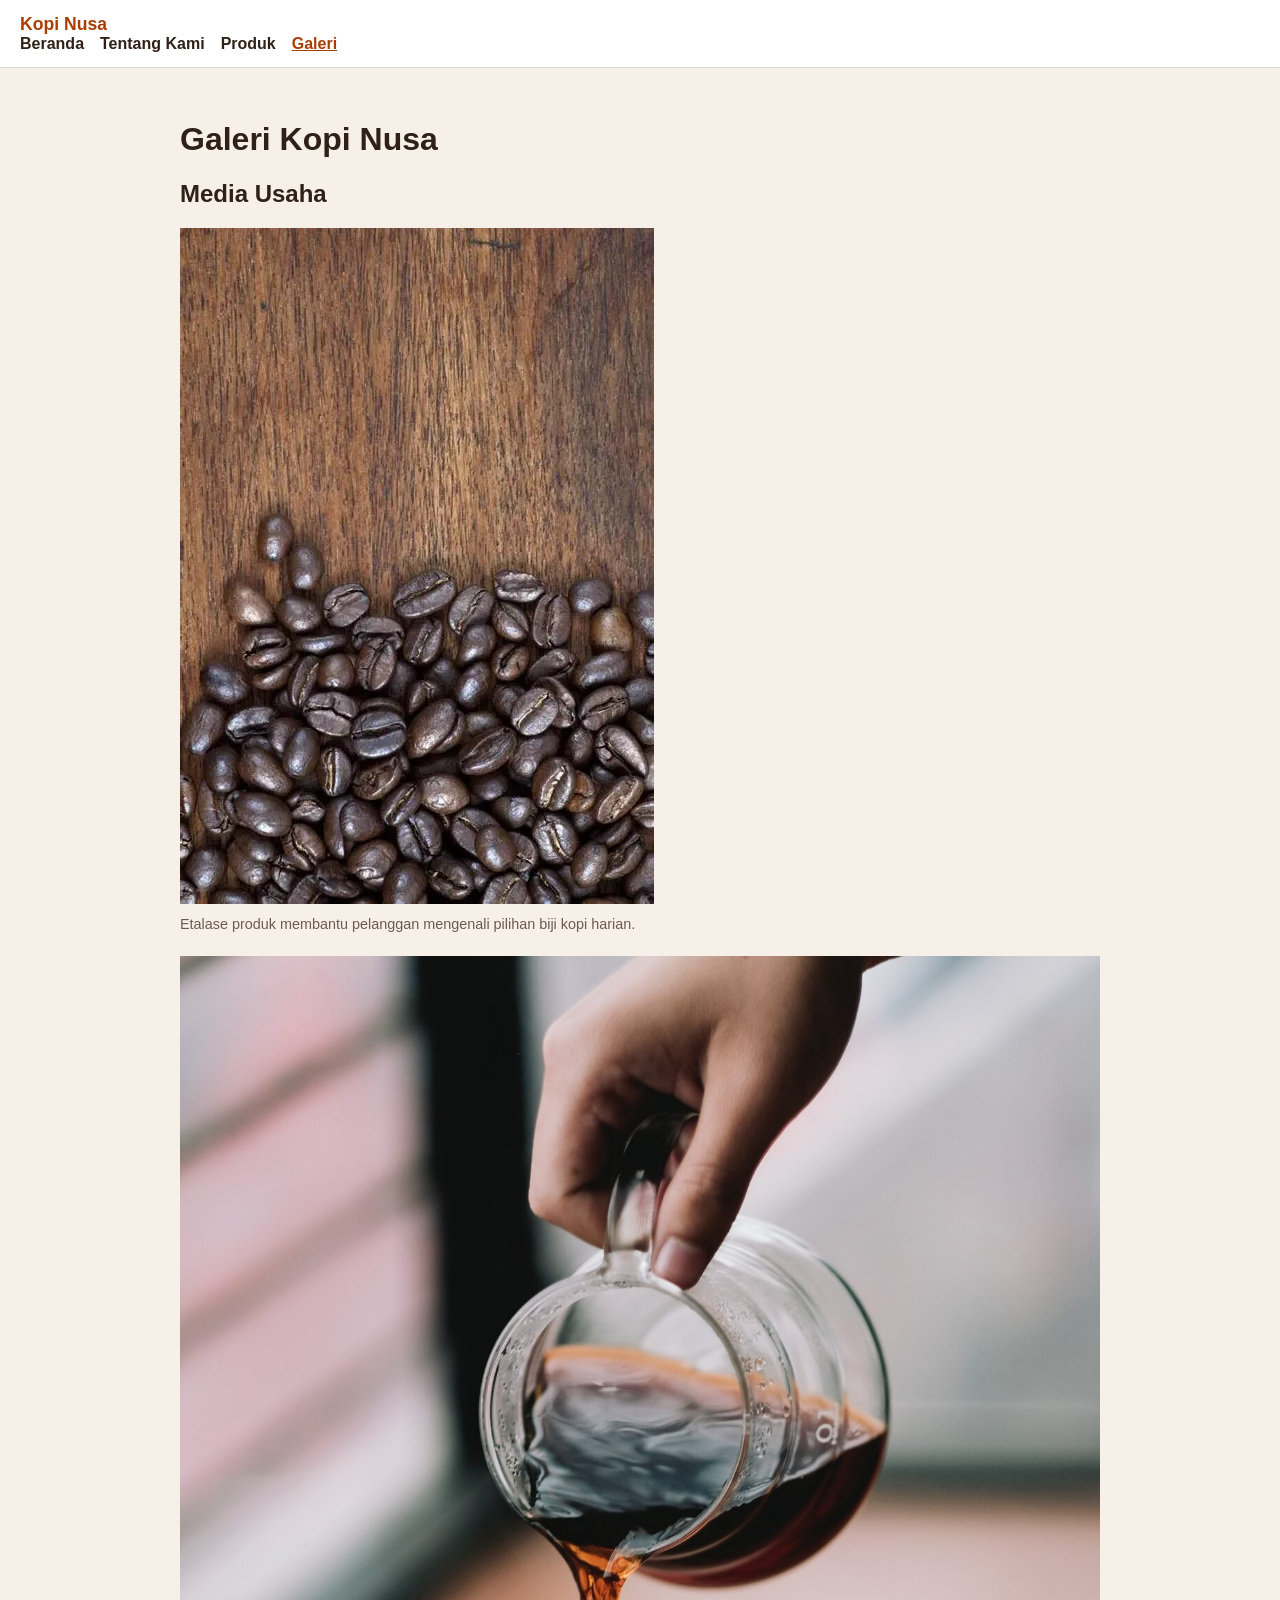
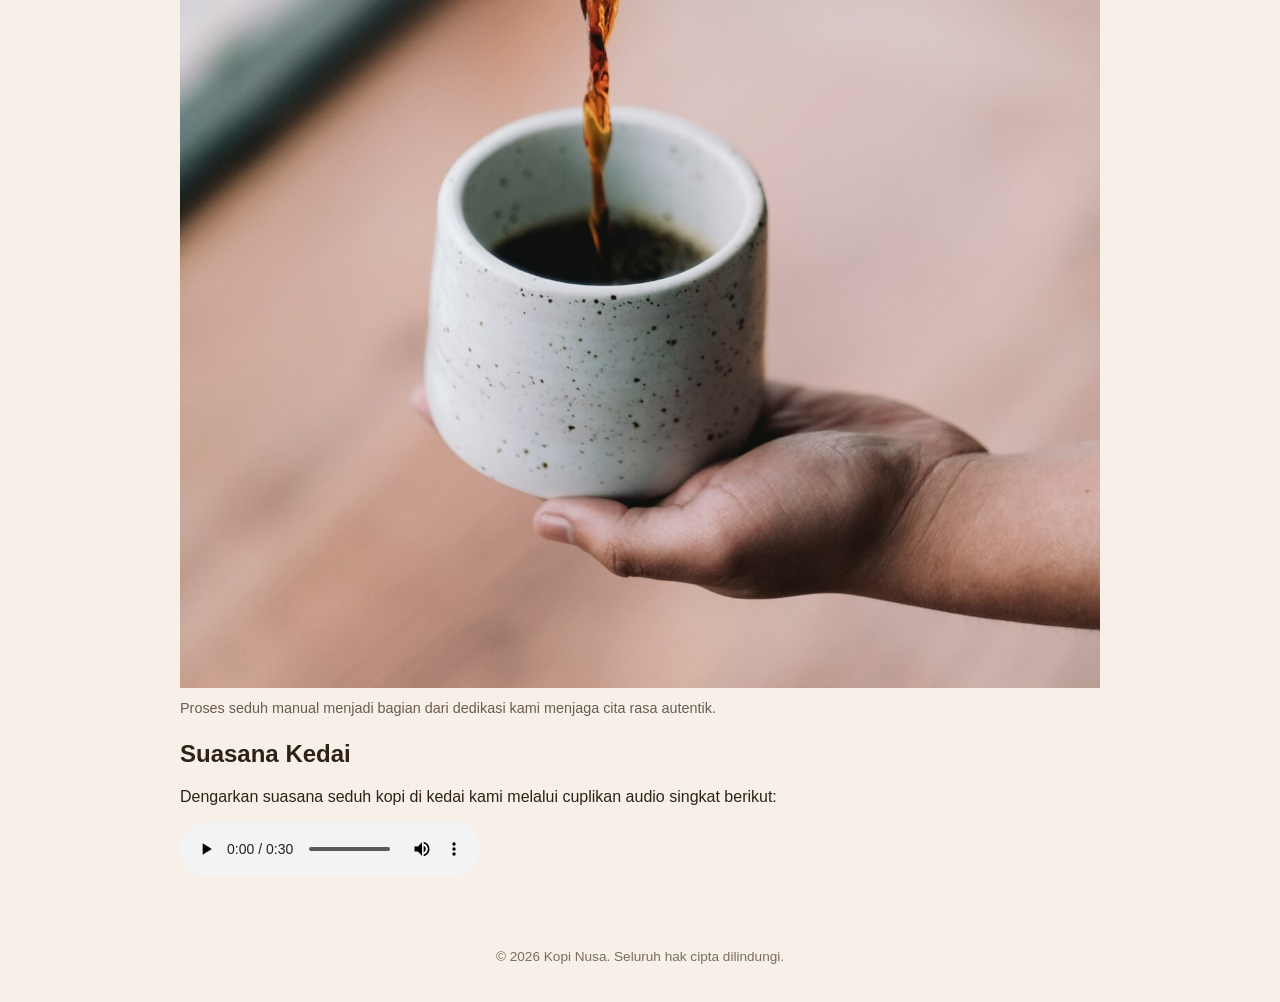
==== galeri.html @ 1a440aa1 "Update P03 media tabel dan katalog" ====
<!doctype html>
<html lang="id">
<head>
    <meta charset="utf-8"/>
    <meta name="viewport" content="width=device-width, initial-scale=1"/>
    <title>Galeri Kopi Nusa - Website UMKM</title>
    <link rel="stylesheet" href="css/style.css"/>
</head>
<body>
    <header class="site-header">
        <nav class="nav" aria-label="Navigasi utama">
            <span class="logo">Kopi Nusa</span>
            <ul class="nav-links">
                <li><a href="index.html" class="nav-link">Beranda</a></li>
                <li><a href="tentang.html" class="nav-link">Tentang Kami</a></li>
                <li><a href="produk.html" class="nav-link">Produk</a></li>
                <li><a href="galeri.html" class="nav-link active" aria-current="page">Galeri</a></li>
            </ul>
        </nav>
    </header>

    <main id="konten" class="page">
        <h1>Galeri Kopi Nusa</h1>

        <section aria-labelledby="media-title">
            <h2 id="media-title">Media Usaha</h2>
            <div class="gallery-list">
                <figure class="media-card">
                    <img src="assets/images/bijikopi.jpg" alt="Etalase kemasan biji kopi pilihan Kopi Nusa di atas rak kayu"/>
                    <figcaption>Etalase produk membantu pelanggan mengenali pilihan biji kopi harian.</figcaption>
                </figure>
                <figure class="media-card">
                    <img src="assets/images/prosesseduh.jpg" alt="Ilustrasi teko menuang air panas ke dripper seduh manual"/>
                    <figcaption>Proses seduh manual menjadi bagian dari dedikasi kami menjaga cita rasa autentik.</figcaption>
                </figure>
            </div>
        </section>

        <section aria-labelledby="audio-title">
            <h2 id="audio-title">Suasana Kedai</h2>
            <p id="audio-note">Dengarkan suasana seduh kopi di kedai kami melalui cuplikan audio singkat berikut:</p>
            <audio controls aria-describedby="audio-note" src="assets/audio/backsound.mp3">
                Browser Anda tidak mendukung pemutar audio.
            </audio>
        </section>
    </main>

    <footer class="site-footer">
        <p>&copy; 2026 Kopi Nusa. Seluruh hak cipta dilindungi.</p>
    </footer>
</body>
</html>
---- css/style.css ----
body {
    margin: 0;
    color: #2f2118;
    background-color: #f6f0e8;
    font-family: Arial, sans-serif;
}

.site-header {
    background-color: #ffffff;
    border-bottom: 1px solid #e0d6cc;
    padding: 14px 20px;
}

.nav-container {
    max-width: 920px;
    margin: 0 auto;
    display: flex;
    justify-content: space-between;
    align-items: center;
}

.logo {
    font-weight: 700;
    font-size: 1.1rem;
    color: #aa3d02;
}

.nav-links {
    list-style: none;
    margin: 0;
    padding: 0;
    display: flex;
    gap: 16px;
}

.nav-link {
    text-decoration: none;
    color: #2f2118;
    font-weight: 600;
}

.nav-link.active {
    color: #aa3d02;
    text-decoration: underline;
}

a:focus-visible,
button:focus-visible {
    outline: 3px solid #aa3d02;
    outline-offset: 3px;
    border-radius: 4px;
}

.page {
    max-width: 920px;
    margin: 0 auto;
    padding: 32px 20px;
}

.hero {
    padding: 36px 24px;
    color: white;
    background: #aa3d02;
    border-radius: 24px;
}

.eyebrow {
    margin: 0 0 8px;
    letter-spacing: 0.14em;
    text-transform: uppercase;
}

.products-grid {
    display: flex;
    flex-wrap: wrap;
    gap: 20px;
    margin-top: 16px;
}

.product-card {
    background: #ffffff;
    border-radius: 12px;
    padding: 16px;
    flex: 1 1 240px;
    box-shadow: 0 2px 4px rgba(0,0,0,0.05);
}

.product-img {
    width: 100%;
    height: 180px;
    object-fit: cover;
    border-radius: 8px;
    display: block;
}

.product-card h3 {
    margin: 12px 0 4px;
}

.contact-section {
    margin-top: 40px;
    padding-top: 20px;
    border-top: 2px dashed #d1c3b7;
}

.contact-list {
    padding-left: 1.2rem;
    line-height: 1.6;
}

button {
    padding: 12px 18px;
    color: #2f2118;
    font-weight: 700;
    cursor: pointer;
    background: #ffd166;
    border: 0;
    border-radius: 999px;
}

.site-footer {
    text-align: center;
    padding: 24px 20px;
    font-size: 0.85rem;
    color: #7d6b5e;
}

img {
    max-width: 100%;
    height: auto;
}

figure {
    margin: 0 0 24px;
}

figcaption {
    margin-top: 8px;
    color: #6b5b52;
    font-size: 0.9rem;
}

table {
    width: 100%;
    border-collapse: collapse;
    margin-top: 12px;
}

caption {
    margin-bottom: 8px;
    font-weight: 700;
    text-align: left;
}

th,
td {
    padding: 10px;
    text-align: left;
    border: 1px solid #dccbbc;
}

th {
    background-color: #f1e7dd;
}
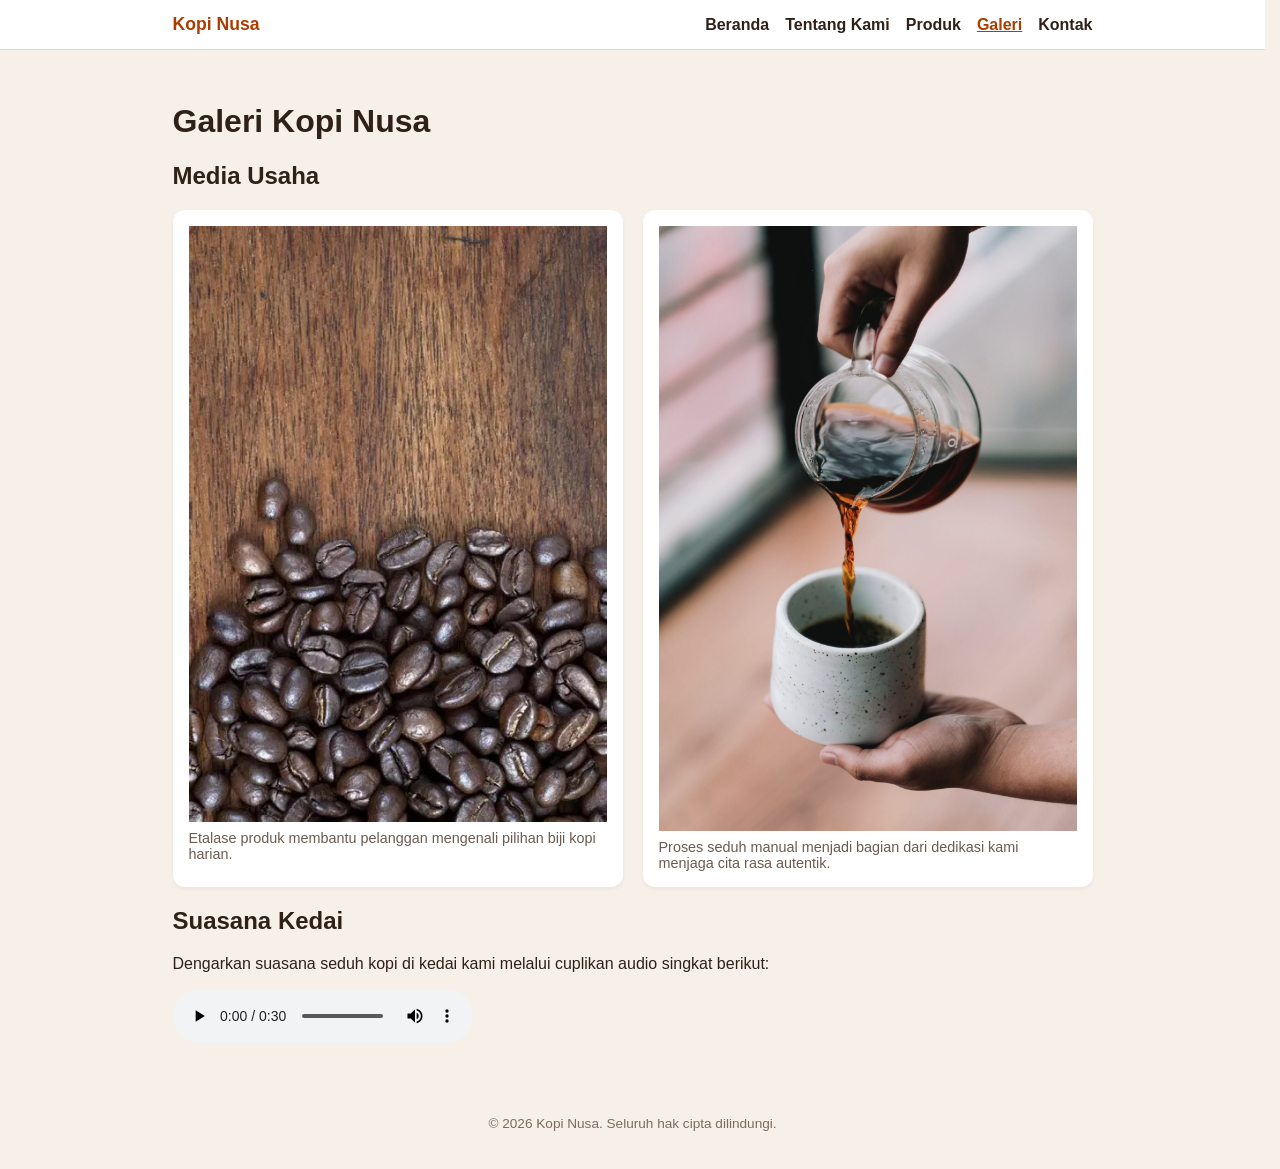
==== commit 839ae268: "feat: tambah form kontak aksesibel dan tugas mandiri p04" ====
--- a/galeri.html
+++ b/galeri.html
@@ -8,16 +8,19 @@
 </head>
 <body>
     <header class="site-header">
-        <nav class="nav" aria-label="Navigasi utama">
-            <span class="logo">Kopi Nusa</span>
+    <div class="nav-container">
+        <span class="logo">Kopi Nusa</span>
+        <nav aria-label="Navigasi Utama">
             <ul class="nav-links">
                 <li><a href="index.html" class="nav-link">Beranda</a></li>
                 <li><a href="tentang.html" class="nav-link">Tentang Kami</a></li>
                 <li><a href="produk.html" class="nav-link">Produk</a></li>
                 <li><a href="galeri.html" class="nav-link active" aria-current="page">Galeri</a></li>
+                <li><a href="kontak.html" class="nav-link">Kontak</a></li>
             </ul>
         </nav>
-    </header>
+    </div>
+</header>
 
     <main id="konten" class="page">
         <h1>Galeri Kopi Nusa</h1>
--- a/css/style.css
+++ b/css/style.css
@@ -42,6 +42,10 @@
 .nav-link.active {
     color: #aa3d02;
     text-decoration: underline;
+}
+
+html {
+    scrollbar-gutter: stable;
 }
 
 a:focus-visible,
@@ -161,4 +165,78 @@
 
 th {
     background-color: #f1e7dd;
-}+}
+
+.field { 
+    margin-bottom: 16px; 
+}
+
+.field label { 
+    display: block; 
+    margin-bottom: 6px; 
+    font-weight: 600;
+}
+
+.field input[type="text"],
+.field input[type="email"],
+.field input[type="tel"],
+.field select,
+.field textarea {
+    width: 100%;
+    max-width: 480px;
+    padding: 10px;
+    border: 1px solid #dccbbc;
+    border-radius: 6px;
+    box-sizing: border-box;
+    font-family: inherit;
+}
+
+fieldset { 
+    margin: 0 0 16px; 
+    border: 1px solid #dccbbc;
+    border-radius: 6px;
+    padding: 12px 16px;
+    max-width: 480px;
+}
+
+fieldset legend {
+    font-weight: 600;
+    padding: 0 4px;
+}
+
+fieldset label {
+    display: block;
+    margin-bottom: 6px;
+    cursor: pointer;
+}
+
+#preview-form { 
+    padding: 16px; 
+    white-space: pre-wrap; 
+    background: #ffffff; 
+    border: 1px solid #dccbbc; 
+    border-radius: 8px;
+    font-family: monospace;
+    font-size: 0.95rem;
+    line-height: 1.6;
+}
+
+.gallery-list {
+    display: flex;
+    flex-wrap: wrap;
+    gap: 20px;
+    margin-top: 16px;
+}
+
+/* Ukuran kartu media */
+.media-card {
+    background: #ffffff;
+    border-radius: 12px;
+    padding: 16px;
+    box-shadow: 0 2px 4px rgba(0, 0, 0, 0.05);
+    margin: 0;
+    flex: 1 1 280px; /* Lebar minimum kartu agar seragam */
+    display: flex;
+    flex-direction: column;
+}
+
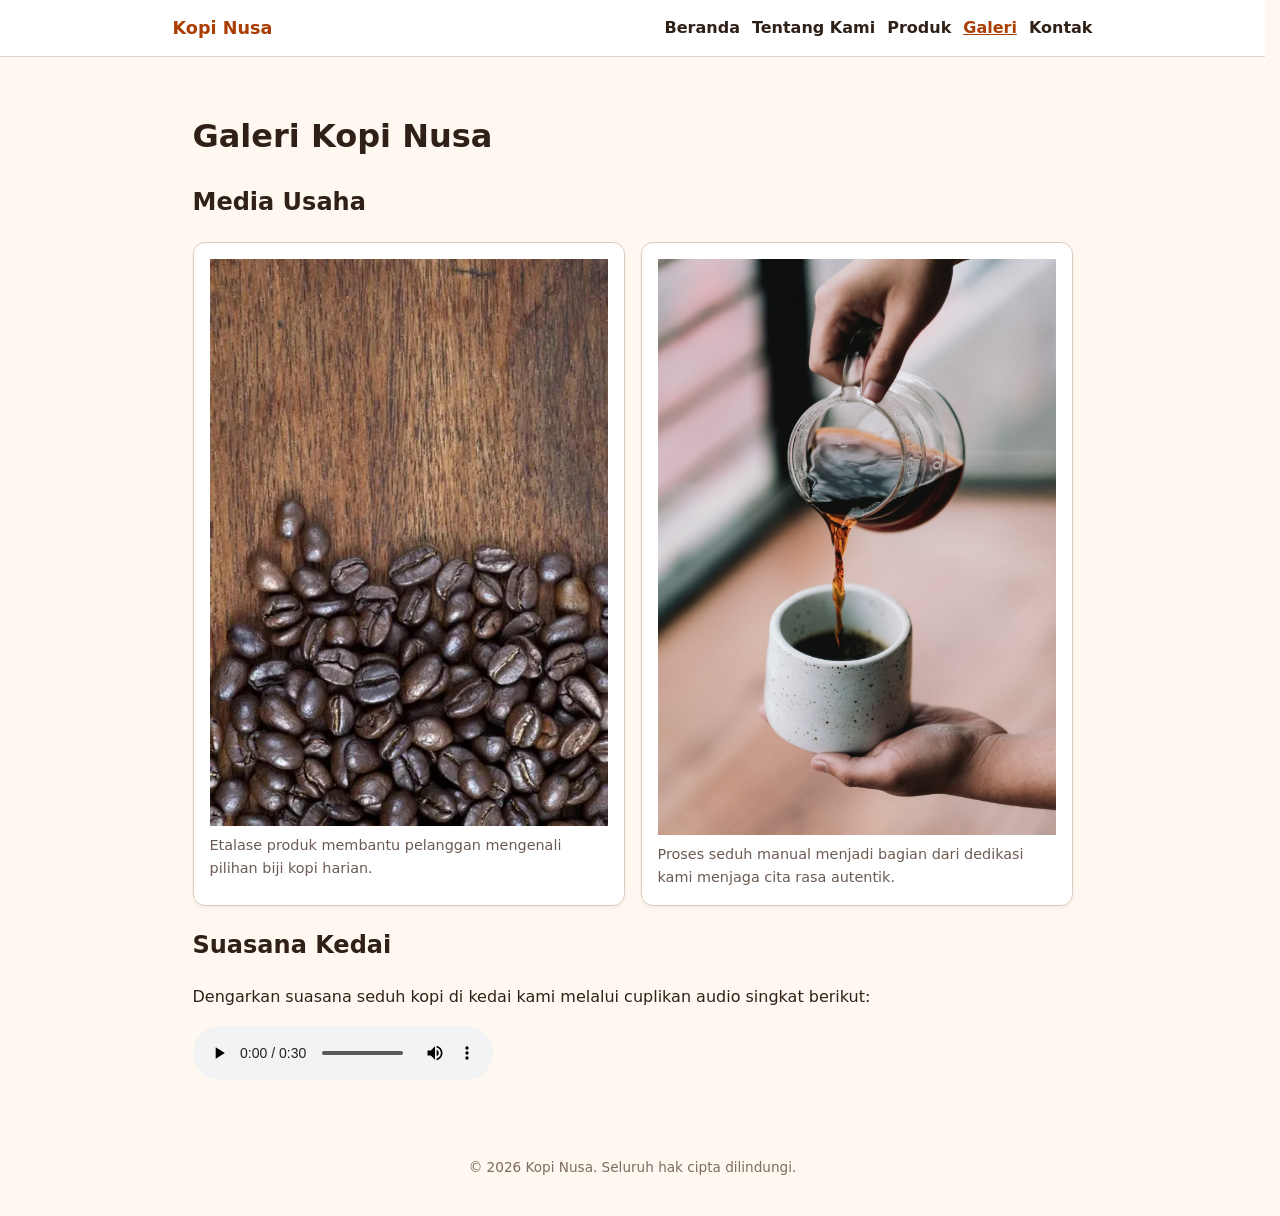
==== commit 07860afd: "feat: bangun layout flexbox dan grid" ====
--- a/galeri.html
+++ b/galeri.html
@@ -27,7 +27,7 @@
 
         <section aria-labelledby="media-title">
             <h2 id="media-title">Media Usaha</h2>
-            <div class="gallery-list">
+            <div class="gallery-grid">
                 <figure class="media-card">
                     <img src="assets/images/bijikopi.jpg" alt="Etalase kemasan biji kopi pilihan Kopi Nusa di atas rak kayu"/>
                     <figcaption>Etalase produk membantu pelanggan mengenali pilihan biji kopi harian.</figcaption>
--- a/css/style.css
+++ b/css/style.css
@@ -1,14 +1,118 @@
+:root {
+  --color-primary: #6f3b1f;
+  --color-primary-strong: #4b2715;
+  --color-text: #2f2118;
+  --color-muted: #6b5b52;
+  --color-surface: #ffffff;
+  --color-surface-soft: #fff8f0;
+  --color-border: #dccbbc;
+  --color-focus: #1d4ed8;
+
+  --space-1: 0.5rem;
+  --space-2: 0.75rem;
+  --space-3: 1rem;
+  --space-4: 1.5rem;
+  --space-5: 2rem;
+
+  --radius-sm: 0.5rem;
+  --radius-md: 0.875rem;
+
+  --shadow-card: 0 0.5rem 1.5rem rgb(47 33 24 / 0.1);
+}
+
+*,
+*::before,
+*::after {
+  box-sizing: border-box;
+}
+
+html { color-scheme: light; }
+
 body {
-    margin: 0;
-    color: #2f2118;
-    background-color: #f6f0e8;
-    font-family: Arial, sans-serif;
+  margin: 0;
+  color: var(--color-text);
+  background: var(--color-surface-soft);
+  font-family: system-ui, -apple-system, BlinkMacSystemFont, "Segoe UI", sans-serif;
+  font-size: 1rem;
+  line-height: 1.6;
 }
 
 .site-header {
     background-color: #ffffff;
     border-bottom: 1px solid #e0d6cc;
     padding: 14px 20px;
+}
+
+.button,
+button {
+  font-weight: 700;
+  text-decoration: none;
+  cursor: pointer;
+  background: var(--color-primary);
+  border: 0;
+  border-radius: var(--radius-sm);
+}
+
+.button:hover,
+button:hover {
+  color: var(--color-text);
+  background: #fef3c7;
+}
+
+.hero button {
+  color: var(--color-surface);
+  background: var(--color-primary);
+}
+
+.hero button:hover {
+  color: var(--color-text);
+  background: #fde68a;
+}
+
+.product-card,
+.media-card,
+table,
+form {
+  margin-block: var(--space-3);
+  padding: var(--space-3);
+  background: var(--color-surface);
+  border: 1px solid var(--color-border);
+  border-radius: var(--radius-md);
+  box-shadow: var(--shadow-card);
+}
+
+figure { margin-inline: 0; }
+figcaption, caption { color: var(--color-muted); }
+table { width: 100%; border-collapse: collapse; border-radius: 0; }
+caption { margin-bottom: var(--space-2); font-weight: 700; text-align: left; }
+th, td { padding: var(--space-2); text-align: left; border: 1px solid var(--color-border); }
+th { background: var(--color-surface-soft); }
+
+.field { margin-bottom: var(--space-3); }
+.field label, legend { display: block; margin-bottom: var(--space-1); font-weight: 600; }
+.field input, .field select, .field textarea {
+  width: 100%;
+  padding: var(--space-2);
+  color: inherit;
+  font: inherit;
+  background: var(--color-surface);
+  border: 1px solid var(--color-border);
+  border-radius: var(--radius-sm);
+}
+input[type="radio"], input[type="checkbox"] { width: auto; }
+fieldset {
+  margin: 0 0 var(--space-3);
+  padding: var(--space-3);
+  border: 1px solid var(--color-border);
+  border-radius: var(--radius-sm);
+}
+audio { max-width: 100%; }
+#preview-form {
+  padding: var(--space-3);
+  white-space: pre-wrap;
+  background: var(--color-surface);
+  border: 1px solid var(--color-border);
+  border-radius: var(--radius-sm);
 }
 
 .nav-container {
@@ -228,15 +332,110 @@
     margin-top: 16px;
 }
 
-/* Ukuran kartu media */
 .media-card {
     background: #ffffff;
     border-radius: 12px;
     padding: 16px;
     box-shadow: 0 2px 4px rgba(0, 0, 0, 0.05);
     margin: 0;
-    flex: 1 1 280px; /* Lebar minimum kartu agar seragam */
+    flex: 1 1 280px;
     display: flex;
     flex-direction: column;
 }
 
+.status-message {
+  padding: var(--space-3);
+  border-radius: var(--radius-sm);
+  margin-bottom: var(--space-3);
+  font-weight: 600;
+}
+.status-message.status-success {
+  background-color: #f0fdf4;
+  color: #15803d;
+  border: 1px solid #15803d;
+}
+.status-message.status-success::before {
+  content: "[BERHASIL] ✓ ";
+}
+
+.product-card h3 { color: var(--color-text); }
+.products-grid .product-card h3 { color: var(--color-primary); }
+.nav-container {
+    display: flex;
+    gap: var(--space-3, 1rem);
+    align-items: center;
+    justify-content: space-between;
+}
+
+.logo {
+    margin-bottom: 0;
+}
+
+.nav-links {
+    display: flex;
+    gap: var(--space-2, 0.75rem);
+    flex-wrap: wrap;
+    list-style: none;
+    margin: 0;
+    padding: 0;
+}
+
+.nav-links li {
+    margin: 0;
+}
+
+.product-card {
+    display: flex;
+    flex-direction: column;
+}
+
+.product-badge {
+    align-self: flex-start;
+    padding: 0.25rem var(--space-2, 0.5rem);
+    color: var(--color-primary-strong, #78350f);
+    font-size: 0.875rem;
+    font-weight: 800;
+    background: #fef3c7;
+    border-radius: 999px;
+}
+
+.card-actions {
+    display: flex;
+    gap: var(--space-2, 0.5rem);
+    align-items: center;
+    flex-wrap: wrap;
+    margin-top: auto; 
+}
+
+.hero {
+    display: grid;
+    grid-template-columns: 1.2fr 0.8fr;
+    gap: var(--space-4, 1.5rem);
+    align-items: center;
+}
+
+.hero {
+    padding: 22px 24px; 
+    color: white;
+    background: #aa3d02; 
+    border-radius: 24px;
+}
+
+.hero-image img {
+    width: 100%;
+    border-radius: var(--radius-md, 8px);
+    object-fit: cover;
+}
+
+.product-grid,
+.products-grid {
+    display: grid;
+    grid-template-columns: repeat(3, minmax(0, 1fr));
+    gap: var(--space-3, 1rem);
+}
+
+.gallery-grid {
+    display: grid;
+    grid-template-columns: repeat(2, minmax(0, 1fr));
+    gap: var(--space-3, 1rem);
+}
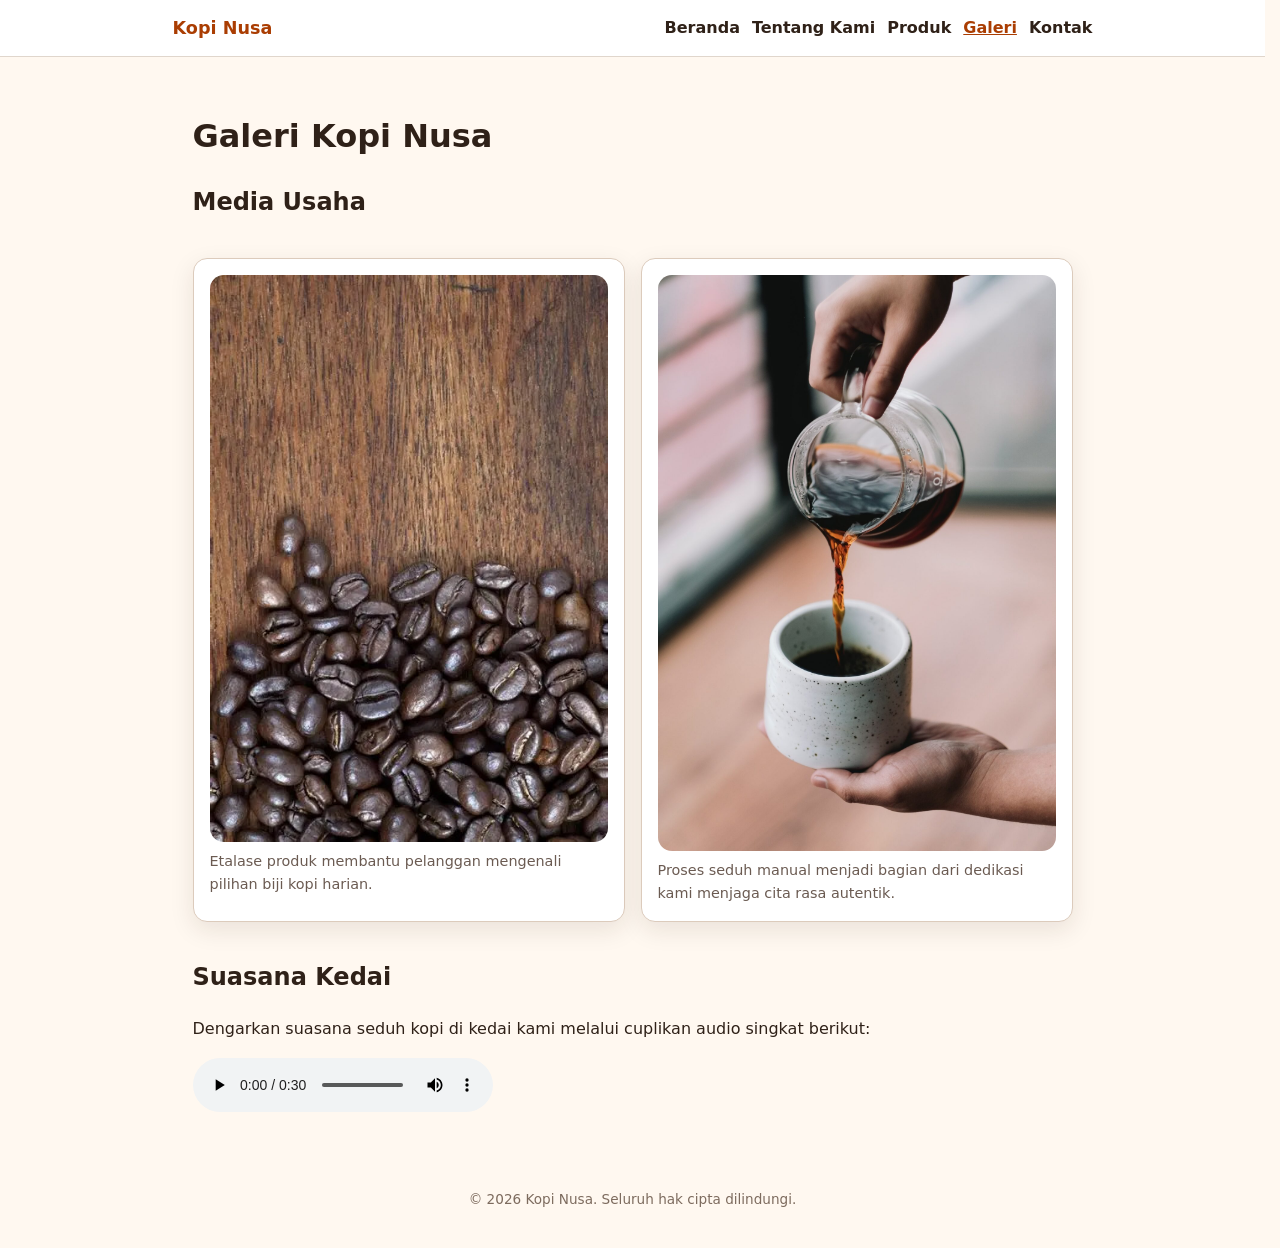
==== commit 6c45fe26: "feat: selesaikan tugas mandiri P07 mobile-first" ====
--- a/galeri.html
+++ b/galeri.html
@@ -29,11 +29,11 @@
             <h2 id="media-title">Media Usaha</h2>
             <div class="gallery-grid">
                 <figure class="media-card">
-                    <img src="assets/images/bijikopi.jpg" alt="Etalase kemasan biji kopi pilihan Kopi Nusa di atas rak kayu"/>
+                    <img src="assets/images/bijikopi.jpg" width="640" height="360" loading="lazy" alt="Proses menyeduh Kopi Nusa" />
                     <figcaption>Etalase produk membantu pelanggan mengenali pilihan biji kopi harian.</figcaption>
                 </figure>
                 <figure class="media-card">
-                    <img src="assets/images/prosesseduh.jpg" alt="Ilustrasi teko menuang air panas ke dripper seduh manual"/>
+                    <img src="assets/images/prosesseduh.jpg" width="640" height="360" loading="lazy" alt="Proses menyeduh Kopi Nusa" />
                     <figcaption>Proses seduh manual menjadi bagian dari dedikasi kami menjaga cita rasa autentik.</figcaption>
                 </figure>
             </div>
--- a/css/style.css
+++ b/css/style.css
@@ -6,7 +6,7 @@
   --color-surface: #ffffff;
   --color-surface-soft: #fff8f0;
   --color-border: #dccbbc;
-  --color-focus: #1d4ed8;
+  --color-focus: #aa3d02;
 
   --space-1: 0.5rem;
   --space-2: 0.75rem;
@@ -26,7 +26,11 @@
   box-sizing: border-box;
 }
 
-html { color-scheme: light; }
+html {
+  color-scheme: light;
+  overflow-y: scroll; 
+  scrollbar-gutter: stable;
+}
 
 body {
   margin: 0;
@@ -38,41 +42,112 @@
 }
 
 .site-header {
-    background-color: #ffffff;
-    border-bottom: 1px solid #e0d6cc;
-    padding: 14px 20px;
-}
-
-.button,
-button {
+  background-color: #ffffff;
+  border-bottom: 1px solid #e0d6cc;
+  padding: 14px 20px;
+}
+
+.nav-container {
+  max-width: 920px;
+  margin: 0 auto;
+  display: flex;
+  flex-direction: column;
+  gap: var(--space-3);
+  align-items: flex-start;
+}
+
+.logo {
   font-weight: 700;
+  font-size: 1.1rem;
+  color: #aa3d02;
+  margin-bottom: 0;
+}
+
+.nav-links {
+  list-style: none;
+  margin: 0;
+  padding: 0;
+  display: flex;
+  flex-direction: column;
+  gap: var(--space-2);
+}
+
+.nav-link {
   text-decoration: none;
-  cursor: pointer;
-  background: var(--color-primary);
-  border: 0;
-  border-radius: var(--radius-sm);
-}
-
-.button:hover,
-button:hover {
-  color: var(--color-text);
-  background: #fef3c7;
-}
-
-.hero button {
-  color: var(--color-surface);
-  background: var(--color-primary);
-}
-
-.hero button:hover {
-  color: var(--color-text);
-  background: #fde68a;
+  color: #2f2118;
+  font-weight: 600;
+}
+
+.nav-link.active {
+  color: #aa3d02;
+  text-decoration: underline;
+}
+
+a:focus-visible,
+button:focus-visible,
+.table-scroll:focus-visible {
+  outline: 3px solid #aa3d02;
+  outline-offset: 3px;
+  border-radius: 4px;
+}
+
+.page {
+  max-width: 920px;
+  margin: 0 auto;
+  padding: 32px 20px;
+}
+
+.hero {
+  display: grid;
+  grid-template-columns: 1fr;
+  gap: var(--space-4);
+  padding: clamp(1.5rem, 4vw, 2.5rem);
+  color: white;
+  background: #aa3d02;
+  border-radius: 24px;
+}
+
+.hero-content {
+  display: flex;
+  flex-direction: column;
+  gap: 12px;
+}
+
+.hero-content h1,
+.hero-content p {
+  margin: 0;
+}
+
+#hero-title {
+  font-size: clamp(2rem, 1.25rem + 3vw, 3.5rem);
+}
+
+.eyebrow {
+  margin: 0;
+  letter-spacing: 0.14em;
+  text-transform: uppercase;
+}
+
+.hero-image img {
+  width: 100%;
+  border-radius: var(--radius-md);
+  object-fit: cover;
+}
+
+.product-grid,
+.products-grid,
+.gallery-grid {
+  display: grid;
+  grid-template-columns: 1fr;
+  gap: var(--space-3);
+  margin-top: 16px;
 }
 
 .product-card,
 .media-card,
 table,
 form {
+    max-width: 500px;
   margin-block: var(--space-3);
   padding: var(--space-3);
   background: var(--color-surface);
@@ -81,361 +156,157 @@
   box-shadow: var(--shadow-card);
 }
 
-figure { margin-inline: 0; }
-figcaption, caption { color: var(--color-muted); }
-table { width: 100%; border-collapse: collapse; border-radius: 0; }
-caption { margin-bottom: var(--space-2); font-weight: 700; text-align: left; }
-th, td { padding: var(--space-2); text-align: left; border: 1px solid var(--color-border); }
-th { background: var(--color-surface-soft); }
-
-.field { margin-bottom: var(--space-3); }
-.field label, legend { display: block; margin-bottom: var(--space-1); font-weight: 600; }
-.field input, .field select, .field textarea {
+.media-card img {
+    max-width: 500px;
+    width: 100%;                          
+    height: auto;                         
+    border-radius: var(--radius-md, 8px); 
+    object-fit: cover;
+}
+
+.product-card {
+  display: flex;
+  flex-direction: column;
+}
+
+.product-badge {
+  align-self: flex-start;
+  padding: 0.25rem var(--space-2);
+  color: var(--color-primary-strong);
+  font-size: 0.875rem;
+  font-weight: 800;
+  background: #fef3c7;
+  border-radius: 999px;
+  margin-bottom: var(--space-1);
+}
+
+.card-actions {
+  display: flex;
+  gap: var(--space-2);
+  align-items: center;
+  flex-wrap: wrap;
+  margin-top: auto;
+}
+
+.table-scroll {
+  max-width: 100%;
+  overflow-x: auto;
+}
+
+.table-scroll table {
+  min-width: 40rem;
+}
+
+table {
   width: 100%;
-  padding: var(--space-2);
-  color: inherit;
-  font: inherit;
-  background: var(--color-surface);
-  border: 1px solid var(--color-border);
-  border-radius: var(--radius-sm);
-}
-input[type="radio"], input[type="checkbox"] { width: auto; }
-fieldset {
-  margin: 0 0 var(--space-3);
-  padding: var(--space-3);
-  border: 1px solid var(--color-border);
-  border-radius: var(--radius-sm);
-}
-audio { max-width: 100%; }
-#preview-form {
-  padding: var(--space-3);
-  white-space: pre-wrap;
-  background: var(--color-surface);
-  border: 1px solid var(--color-border);
-  border-radius: var(--radius-sm);
-}
-
-.nav-container {
-    max-width: 920px;
-    margin: 0 auto;
-    display: flex;
-    justify-content: space-between;
-    align-items: center;
-}
-
-.logo {
-    font-weight: 700;
-    font-size: 1.1rem;
-    color: #aa3d02;
-}
-
-.nav-links {
-    list-style: none;
-    margin: 0;
-    padding: 0;
-    display: flex;
-    gap: 16px;
-}
-
-.nav-link {
-    text-decoration: none;
-    color: #2f2118;
-    font-weight: 600;
-}
-
-.nav-link.active {
-    color: #aa3d02;
-    text-decoration: underline;
-}
-
-html {
-    scrollbar-gutter: stable;
-}
-
-a:focus-visible,
-button:focus-visible {
-    outline: 3px solid #aa3d02;
-    outline-offset: 3px;
-    border-radius: 4px;
-}
-
-.page {
-    max-width: 920px;
-    margin: 0 auto;
-    padding: 32px 20px;
-}
-
-.hero {
-    padding: 36px 24px;
-    color: white;
-    background: #aa3d02;
-    border-radius: 24px;
-}
-
-.eyebrow {
-    margin: 0 0 8px;
-    letter-spacing: 0.14em;
-    text-transform: uppercase;
-}
-
-.products-grid {
-    display: flex;
-    flex-wrap: wrap;
-    gap: 20px;
-    margin-top: 16px;
-}
-
-.product-card {
-    background: #ffffff;
-    border-radius: 12px;
-    padding: 16px;
-    flex: 1 1 240px;
-    box-shadow: 0 2px 4px rgba(0,0,0,0.05);
-}
-
-.product-img {
-    width: 100%;
-    height: 180px;
-    object-fit: cover;
-    border-radius: 8px;
-    display: block;
-}
-
-.product-card h3 {
-    margin: 12px 0 4px;
-}
-
-.contact-section {
-    margin-top: 40px;
-    padding-top: 20px;
-    border-top: 2px dashed #d1c3b7;
-}
-
-.contact-list {
-    padding-left: 1.2rem;
-    line-height: 1.6;
-}
-
-button {
-    padding: 12px 18px;
-    color: #2f2118;
-    font-weight: 700;
-    cursor: pointer;
-    background: #ffd166;
-    border: 0;
-    border-radius: 999px;
-}
-
-.site-footer {
-    text-align: center;
-    padding: 24px 20px;
-    font-size: 0.85rem;
-    color: #7d6b5e;
-}
-
-img {
-    max-width: 100%;
-    height: auto;
-}
-
-figure {
-    margin: 0 0 24px;
-}
-
-figcaption {
-    margin-top: 8px;
-    color: #6b5b52;
-    font-size: 0.9rem;
-}
-
-table {
-    width: 100%;
-    border-collapse: collapse;
-    margin-top: 12px;
+  border-collapse: collapse;
 }
 
 caption {
-    margin-bottom: 8px;
-    font-weight: 700;
-    text-align: left;
+  margin-bottom: var(--space-2);
+  font-weight: 700;
+  text-align: left;
+  color: var(--color-muted);
 }
 
 th,
 td {
-    padding: 10px;
-    text-align: left;
-    border: 1px solid #dccbbc;
+  padding: var(--space-2);
+  text-align: left;
+  border: 1px solid var(--color-border);
 }
 
 th {
-    background-color: #f1e7dd;
-}
-
-.field { 
-    margin-bottom: 16px; 
-}
-
-.field label { 
-    display: block; 
-    margin-bottom: 6px; 
-    font-weight: 600;
-}
-
-.field input[type="text"],
-.field input[type="email"],
-.field input[type="tel"],
-.field select,
-.field textarea {
-    width: 100%;
-    max-width: 480px;
-    padding: 10px;
-    border: 1px solid #dccbbc;
-    border-radius: 6px;
-    box-sizing: border-box;
-    font-family: inherit;
-}
-
-fieldset { 
-    margin: 0 0 16px; 
-    border: 1px solid #dccbbc;
-    border-radius: 6px;
-    padding: 12px 16px;
-    max-width: 480px;
-}
-
-fieldset legend {
-    font-weight: 600;
-    padding: 0 4px;
-}
-
-fieldset label {
-    display: block;
-    margin-bottom: 6px;
-    cursor: pointer;
-}
-
-#preview-form { 
-    padding: 16px; 
-    white-space: pre-wrap; 
-    background: #ffffff; 
-    border: 1px solid #dccbbc; 
-    border-radius: 8px;
-    font-family: monospace;
-    font-size: 0.95rem;
-    line-height: 1.6;
-}
-
-.gallery-list {
-    display: flex;
-    flex-wrap: wrap;
-    gap: 20px;
-    margin-top: 16px;
-}
-
-.media-card {
-    background: #ffffff;
-    border-radius: 12px;
-    padding: 16px;
-    box-shadow: 0 2px 4px rgba(0, 0, 0, 0.05);
-    margin: 0;
-    flex: 1 1 280px;
-    display: flex;
-    flex-direction: column;
-}
-
-.status-message {
-  padding: var(--space-3);
-  border-radius: var(--radius-sm);
-  margin-bottom: var(--space-3);
-  font-weight: 600;
-}
-.status-message.status-success {
-  background-color: #f0fdf4;
-  color: #15803d;
-  border: 1px solid #15803d;
-}
-.status-message.status-success::before {
-  content: "[BERHASIL] ✓ ";
-}
-
-.product-card h3 { color: var(--color-text); }
-.products-grid .product-card h3 { color: var(--color-primary); }
-.nav-container {
-    display: flex;
-    gap: var(--space-3, 1rem);
+  background-color: var(--color-surface-soft);
+}
+
+.button,
+button {
+  padding: 12px 18px;
+  font-weight: 700;
+  text-decoration: none;
+  cursor: pointer;
+  color: #2f2118;
+  background: #ffd166;
+  border: 0;
+  border-radius: 999px;
+}
+
+.hero button {
+  color: var(--color-surface);
+  background: var(--color-primary);
+}
+
+.button:hover,
+button:hover {
+  background: #fef3c7;
+}
+
+img {
+  max-width: 100%;
+  height: auto;
+  display: block;
+}
+
+figure {
+  margin: 0 0 24px;
+}
+
+figcaption {
+  margin-top: 8px;
+  color: var(--color-muted);
+  font-size: 0.9rem;
+}
+
+.contact-section {
+  margin-top: 40px;
+  padding-top: 20px;
+  border-top: 2px dashed #d1c3b7;
+}
+
+.contact-list {
+  padding-left: 1.2rem;
+  line-height: 1.6;
+}
+
+.site-footer {
+  text-align: center;
+  padding: 24px 20px;
+  font-size: 0.85rem;
+  color: #7d6b5e;
+}
+
+@media (min-width: 42rem) {
+  .nav-links {
+    flex-direction: row;
+  }
+
+  .gallery-grid {
+    grid-template-columns: repeat(2, minmax(0, 1fr));
+  }
+}
+
+@media (min-width: 48rem) {
+  .hero {
+    grid-template-columns: 1.2fr 0.8fr;
+    align-items: center;
+  }
+
+  .product-grid,
+  .products-grid {
+    grid-template-columns: repeat(2, minmax(0, 1fr));
+  }
+}
+
+@media (min-width: 60rem) {
+  .nav-container {
+    flex-direction: row;
     align-items: center;
     justify-content: space-between;
-}
-
-.logo {
-    margin-bottom: 0;
-}
-
-.nav-links {
-    display: flex;
-    gap: var(--space-2, 0.75rem);
-    flex-wrap: wrap;
-    list-style: none;
-    margin: 0;
-    padding: 0;
-}
-
-.nav-links li {
-    margin: 0;
-}
-
-.product-card {
-    display: flex;
-    flex-direction: column;
-}
-
-.product-badge {
-    align-self: flex-start;
-    padding: 0.25rem var(--space-2, 0.5rem);
-    color: var(--color-primary-strong, #78350f);
-    font-size: 0.875rem;
-    font-weight: 800;
-    background: #fef3c7;
-    border-radius: 999px;
-}
-
-.card-actions {
-    display: flex;
-    gap: var(--space-2, 0.5rem);
-    align-items: center;
-    flex-wrap: wrap;
-    margin-top: auto; 
-}
-
-.hero {
-    display: grid;
-    grid-template-columns: 1.2fr 0.8fr;
-    gap: var(--space-4, 1.5rem);
-    align-items: center;
-}
-
-.hero {
-    padding: 22px 24px; 
-    color: white;
-    background: #aa3d02; 
-    border-radius: 24px;
-}
-
-.hero-image img {
-    width: 100%;
-    border-radius: var(--radius-md, 8px);
-    object-fit: cover;
-}
-
-.product-grid,
-.products-grid {
-    display: grid;
+  }
+
+  .product-grid,
+  .products-grid {
     grid-template-columns: repeat(3, minmax(0, 1fr));
-    gap: var(--space-3, 1rem);
-}
-
-.gallery-grid {
-    display: grid;
-    grid-template-columns: repeat(2, minmax(0, 1fr));
-    gap: var(--space-3, 1rem);
+  }
 }
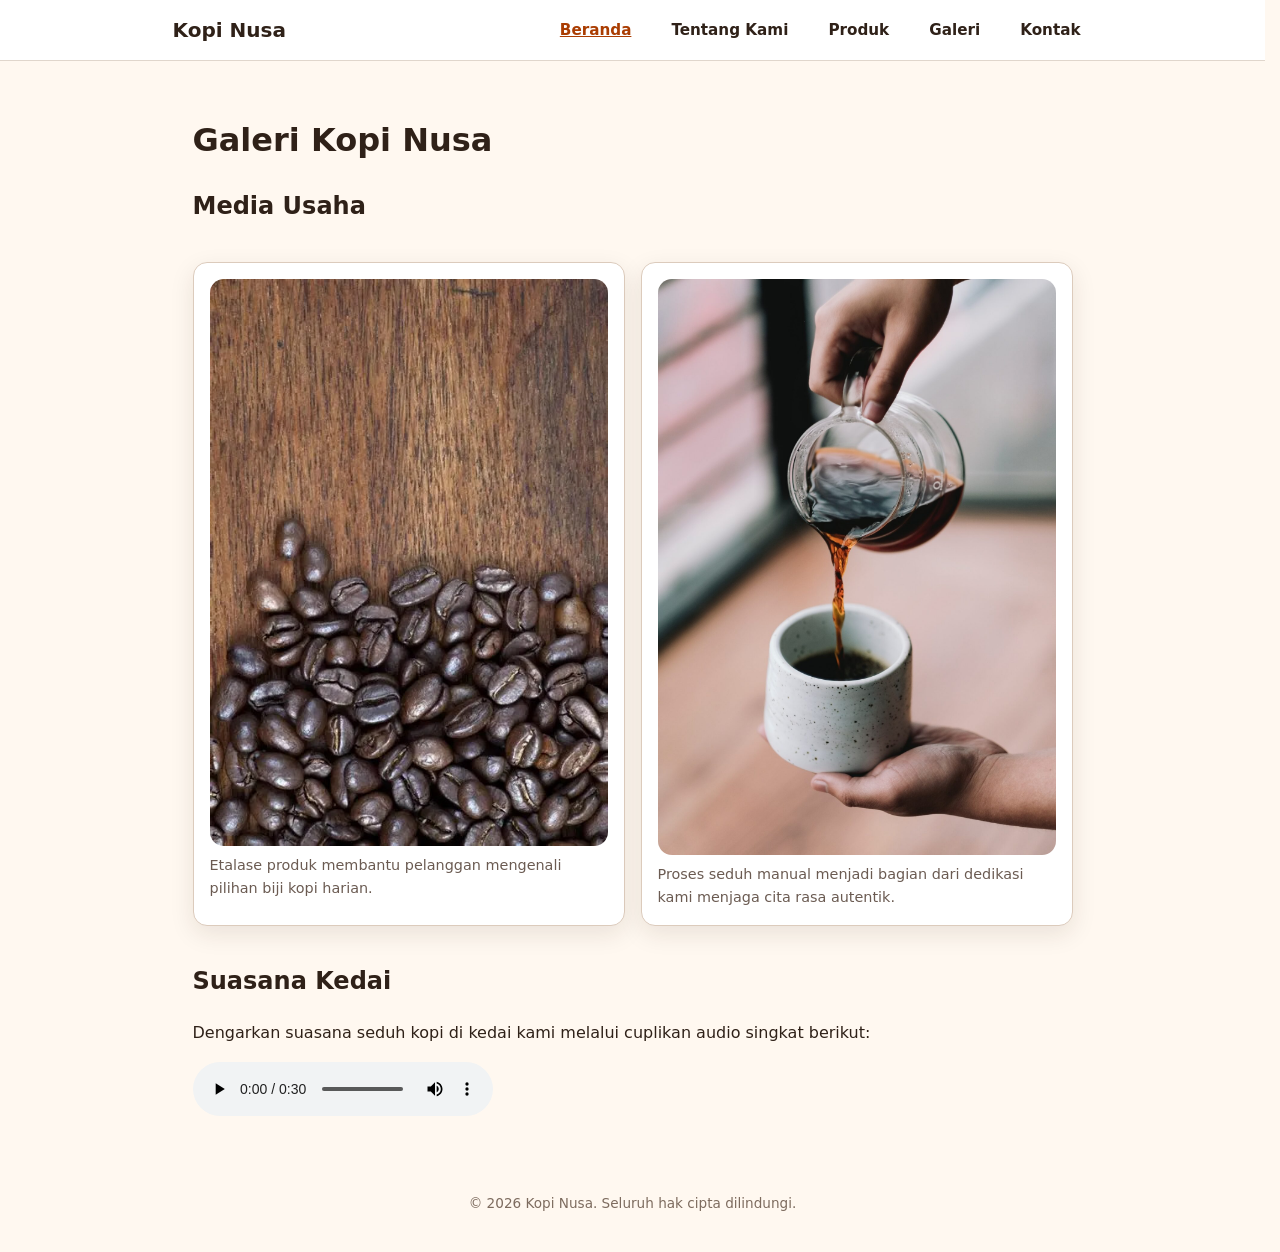
==== commit fbcb6ab5: "P-08 feat: tambahkan hamburger menu mobile view dan update header navbar" ====
--- a/galeri.html
+++ b/galeri.html
@@ -6,21 +6,31 @@
     <title>Galeri Kopi Nusa - Website UMKM</title>
     <link rel="stylesheet" href="css/style.css"/>
 </head>
+
 <body>
     <header class="site-header">
-    <div class="nav-container">
-        <span class="logo">Kopi Nusa</span>
-        <nav aria-label="Navigasi Utama">
-            <ul class="nav-links">
-                <li><a href="index.html" class="nav-link">Beranda</a></li>
-                <li><a href="tentang.html" class="nav-link">Tentang Kami</a></li>
-                <li><a href="produk.html" class="nav-link">Produk</a></li>
-                <li><a href="galeri.html" class="nav-link active" aria-current="page">Galeri</a></li>
-                <li><a href="kontak.html" class="nav-link">Kontak</a></li>
-            </ul>
-        </nav>
-    </div>
-</header>
+        <div class="nav-container">
+            <span class="logo">Kopi Nusa</span>
+            
+            <!-- Toggle Checkbox & Tombol Menu -->
+            <input type="checkbox" id="nav-toggle" class="nav-toggle" aria-label="Buka navigasi menu" />
+            <label for="nav-toggle" class="nav-toggle-label" aria-label="Buka menu navigasi">
+                <span class="hamburger-icon" aria-hidden="true">☰</span>
+                <span>Menu</span>
+            </label>
+
+            <!-- Dropdown Card Navigasi -->
+            <nav aria-label="Navigasi Utama" class="nav-menu">
+                <ul class="nav-links">
+                    <li><a href="index.html" class="nav-link active" aria-current="page">Beranda</a></li>
+                    <li><a href="tentang.html" class="nav-link">Tentang Kami</a></li>
+                    <li><a href="produk.html" class="nav-link">Produk</a></li>
+                    <li><a href="galeri.html" class="nav-link">Galeri</a></li>
+                    <li><a href="kontak.html" class="nav-link">Kontak</a></li>
+                </ul>
+            </nav>
+        </div>
+    </header>
 
     <main id="konten" class="page">
         <h1>Galeri Kopi Nusa</h1>
--- a/css/style.css
+++ b/css/style.css
@@ -44,23 +44,73 @@
 .site-header {
   background-color: #ffffff;
   border-bottom: 1px solid #e0d6cc;
-  padding: 14px 20px;
+  padding: 12px 20px;
+  position: relative;
+  z-index: 1000;
 }
 
 .nav-container {
   max-width: 920px;
   margin: 0 auto;
   display: flex;
-  flex-direction: column;
-  gap: var(--space-3);
-  align-items: flex-start;
+  align-items: center;
+  justify-content: space-between;
+  position: relative;
 }
 
 .logo {
   font-weight: 700;
+  font-size: 1.25rem;
+  color: #2f2118;
+}
+
+.nav-toggle {
+  position: absolute;
+  opacity: 0;
+  pointer-events: none;
+}
+
+.nav-toggle-label {
+  display: inline-flex;
+  align-items: center;
+  gap: 8px;
+  padding: 6px 16px;
+  background-color: #fff8f0;
+  border: 1.5px solid #2f2118;
+  border-radius: 12px;
+  font-weight: 600;
+  font-size: 0.95rem;
+  color: #2f2118;
+  cursor: pointer;
+  user-select: none;
+  transition: background-color 0.2s ease, border-color 0.2s ease;
+}
+
+.nav-toggle-label:hover {
+  background-color: #fef3c7;
+}
+
+.hamburger-icon {
   font-size: 1.1rem;
-  color: #aa3d02;
-  margin-bottom: 0;
+  line-height: 1;
+}
+
+.nav-menu {
+  display: none;
+  position: absolute;
+  top: calc(100% + 10px);
+  right: 0;
+  width: 210px;
+  background-color: #ffffff;
+  border: 1px solid #e0d6cc;
+  border-radius: 16px;
+  padding: 10px;
+  box-shadow: 0 10px 25px rgba(0, 0, 0, 0.12);
+  z-index: 100;
+}
+
+.nav-toggle:checked ~ .nav-menu {
+  display: block;
 }
 
 .nav-links {
@@ -69,22 +119,33 @@
   padding: 0;
   display: flex;
   flex-direction: column;
-  gap: var(--space-2);
+  gap: 4px;
 }
 
 .nav-link {
+  display: block;
+  padding: 10px 14px;
   text-decoration: none;
   color: #2f2118;
   font-weight: 600;
+  font-size: 0.95rem;
+  border-radius: 10px;
+  transition: background-color 0.2s ease;
+}
+
+.nav-link:hover {
+  background-color: #fff8f0;
 }
 
 .nav-link.active {
-  color: #aa3d02;
-  text-decoration: underline;
+  background-color: #fef08a;
+  color: #2f2118;
+  font-weight: 700;
 }
 
 a:focus-visible,
 button:focus-visible,
+.nav-toggle-label:focus-within,
 .table-scroll:focus-visible {
   outline: 3px solid #aa3d02;
   outline-offset: 3px;
@@ -134,6 +195,7 @@
   object-fit: cover;
 }
 
+
 .product-grid,
 .products-grid,
 .gallery-grid {
@@ -145,9 +207,8 @@
 
 .product-card,
 .media-card,
-table,
-form {
-    max-width: 500px;
+table {
+  max-width: 100%;
   margin-block: var(--space-3);
   padding: var(--space-3);
   background: var(--color-surface);
@@ -157,11 +218,10 @@
 }
 
 .media-card img {
-    max-width: 500px;
-    width: 100%;                          
-    height: auto;                         
-    border-radius: var(--radius-md, 8px); 
-    object-fit: cover;
+  width: 100%;                          
+  height: auto;                         
+  border-radius: var(--radius-md, 8px); 
+  object-fit: cover;
 }
 
 .product-card {
@@ -194,7 +254,7 @@
 }
 
 .table-scroll table {
-  min-width: 40rem;
+  min-width: 32rem;
 }
 
 table {
@@ -230,6 +290,7 @@
   background: #ffd166;
   border: 0;
   border-radius: 999px;
+  transition: background 0.2s ease;
 }
 
 .hero button {
@@ -239,7 +300,7 @@
 
 .button:hover,
 button:hover {
-  background: #fef3c7;
+  background: #fef8c7;
 }
 
 img {
@@ -256,6 +317,120 @@
   margin-top: 8px;
   color: var(--color-muted);
   font-size: 0.9rem;
+}
+
+form {
+  max-width: 600px;
+  margin-block: var(--space-4);
+  padding: var(--space-4);
+  background: var(--color-surface);
+  border: 1px solid var(--color-border);
+  border-radius: var(--radius-md);
+  box-shadow: var(--shadow-card);
+}
+
+.field {
+  display: flex;
+  flex-direction: column;
+  gap: var(--space-1);
+  margin-bottom: var(--space-3);
+}
+
+.field label {
+  font-weight: 600;
+  color: var(--color-text);
+  font-size: 0.95rem;
+}
+
+.field input[type="text"],
+.field input[type="email"],
+.field input[type="tel"],
+.field select,
+.field textarea {
+  width: 100%;
+  padding: 10px 12px;
+  font-family: inherit;
+  font-size: 0.95rem;
+  color: var(--color-text);
+  background-color: var(--color-surface);
+  border: 1px solid var(--color-border);
+  border-radius: var(--radius-sm);
+  transition: border-color 0.2s ease, box-shadow 0.2s ease;
+}
+
+.field input:focus,
+.field select:focus,
+.field textarea:focus {
+  outline: none;
+  border-color: var(--color-focus);
+  box-shadow: 0 0 0 3px rgba(170, 61, 2, 0.2);
+}
+
+fieldset {
+  border: 1px solid var(--color-border);
+  border-radius: var(--radius-sm);
+  padding: var(--space-3);
+  margin-bottom: var(--space-3);
+  background-color: var(--color-surface-soft);
+}
+
+legend {
+  font-weight: 700;
+  color: var(--color-primary-strong);
+  padding: 0 var(--space-1);
+  font-size: 0.95rem;
+}
+
+fieldset label {
+  display: flex;
+  align-items: center;
+  gap: var(--space-2);
+  margin-top: var(--space-1);
+  font-size: 0.95rem;
+  cursor: pointer;
+}
+
+fieldset input[type="radio"] {
+  accent-color: var(--color-focus);
+  width: 1rem;
+  height: 1rem;
+  cursor: pointer;
+}
+
+form button[type="submit"] {
+  width: 100%;
+  padding: 12px;
+  background-color: var(--color-primary);
+  color: #ffffff;
+  font-weight: 700;
+  border: none;
+  border-radius: var(--radius-sm);
+  cursor: pointer;
+  transition: background-color 0.2s ease;
+  margin-top: var(--space-2);
+}
+
+form button[type="submit"]:hover {
+  background-color: var(--color-primary-strong);
+}
+
+section[aria-labelledby="preview-title"] {
+  max-width: 600px;
+  margin-top: var(--space-4);
+}
+
+#preview-form {
+  background-color: var(--color-surface);
+  border: 1px solid var(--color-border);
+  border-left: 4px solid var(--color-primary);
+  border-radius: var(--radius-sm);
+  padding: var(--space-3);
+  font-family: ui-monospace, SFMono-Regular, Menlo, Monaco, Consolas, monospace;
+  font-size: 0.9rem;
+  color: var(--color-text);
+  white-space: pre-wrap;
+  word-break: break-word;
+  box-shadow: var(--shadow-card);
 }
 
 .contact-section {
@@ -277,8 +452,35 @@
 }
 
 @media (min-width: 42rem) {
+  .nav-toggle-label {
+    display: none;
+  }
+
+  .nav-menu {
+    display: block !important;
+    position: static;
+    width: auto;
+    background-color: transparent;
+    border: none;
+    border-radius: 0;
+    padding: 0;
+    box-shadow: none;
+  }
+
   .nav-links {
     flex-direction: row;
+    gap: 16px;
+  }
+
+  .nav-link {
+    padding: 6px 12px;
+    border-radius: 6px;
+  }
+
+  .nav-link.active {
+    background-color: transparent;
+    color: #aa3d02;
+    text-decoration: underline;
   }
 
   .gallery-grid {
@@ -299,12 +501,6 @@
 }
 
 @media (min-width: 60rem) {
-  .nav-container {
-    flex-direction: row;
-    align-items: center;
-    justify-content: space-between;
-  }
-
   .product-grid,
   .products-grid {
     grid-template-columns: repeat(3, minmax(0, 1fr));
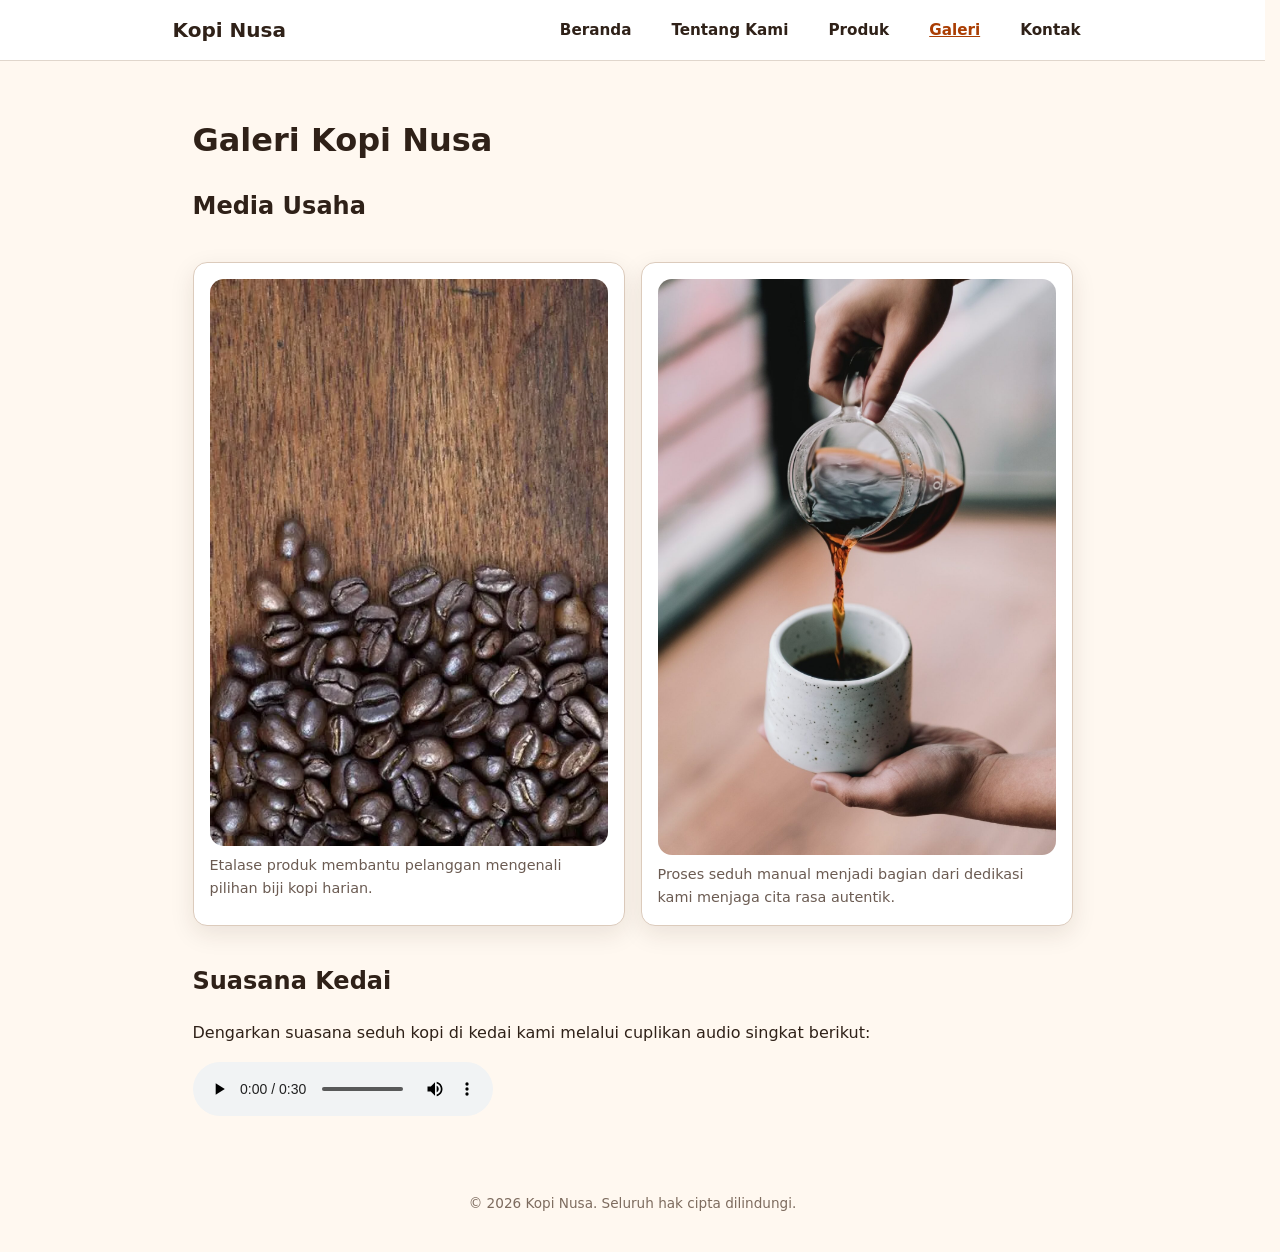
==== commit f2807457: "feat: kembangkan data produk mandiri p09" ====
--- a/galeri.html
+++ b/galeri.html
@@ -5,6 +5,7 @@
     <meta name="viewport" content="width=device-width, initial-scale=1"/>
     <title>Galeri Kopi Nusa - Website UMKM</title>
     <link rel="stylesheet" href="css/style.css"/>
+    <script src="js/app.js" defer></script>
 </head>
 
 <body>
@@ -12,20 +13,18 @@
         <div class="nav-container">
             <span class="logo">Kopi Nusa</span>
             
-            <!-- Toggle Checkbox & Tombol Menu -->
             <input type="checkbox" id="nav-toggle" class="nav-toggle" aria-label="Buka navigasi menu" />
             <label for="nav-toggle" class="nav-toggle-label" aria-label="Buka menu navigasi">
                 <span class="hamburger-icon" aria-hidden="true">☰</span>
                 <span>Menu</span>
             </label>
 
-            <!-- Dropdown Card Navigasi -->
             <nav aria-label="Navigasi Utama" class="nav-menu">
                 <ul class="nav-links">
-                    <li><a href="index.html" class="nav-link active" aria-current="page">Beranda</a></li>
+                    <li><a href="index.html" class="nav-link">Beranda</a></li>
                     <li><a href="tentang.html" class="nav-link">Tentang Kami</a></li>
                     <li><a href="produk.html" class="nav-link">Produk</a></li>
-                    <li><a href="galeri.html" class="nav-link">Galeri</a></li>
+                    <li><a href="galeri.html" class="nav-link active" aria-current="page">Galeri</a></li>
                     <li><a href="kontak.html" class="nav-link">Kontak</a></li>
                 </ul>
             </nav>
--- a/css/style.css
+++ b/css/style.css
@@ -505,4 +505,588 @@
   .products-grid {
     grid-template-columns: repeat(3, minmax(0, 1fr));
   }
+}
+:root {
+  --color-primary: #6f3b1f;
+  --color-primary-strong: #4b2715;
+  --color-text: #2f2118;
+  --color-muted: #6b5b52;
+  --color-surface: #ffffff;
+  --color-surface-soft: #fff8f0;
+  --color-border: #dccbbc;
+  --color-focus: #aa3d02;
+
+  --space-1: 0.5rem;
+  --space-2: 0.75rem;
+  --space-3: 1rem;
+  --space-4: 1.5rem;
+  --space-5: 2rem;
+
+  --radius-sm: 0.5rem;
+  --radius-md: 0.875rem;
+
+  --shadow-card: 0 0.5rem 1.5rem rgb(47 33 24 / 0.1);
+}
+
+*,
+*::before,
+*::after {
+  box-sizing: border-box;
+}
+
+html {
+  color-scheme: light;
+  overflow-y: scroll; 
+  scrollbar-gutter: stable;
+}
+
+body {
+  margin: 0;
+  color: var(--color-text);
+  background: var(--color-surface-soft);
+  font-family: system-ui, -apple-system, BlinkMacSystemFont, "Segoe UI", sans-serif;
+  font-size: 1rem;
+  line-height: 1.6;
+}
+
+.site-header {
+  background-color: #ffffff;
+  border-bottom: 1px solid #e0d6cc;
+  padding: 12px 20px;
+  position: relative;
+  z-index: 1000;
+}
+
+.nav-container {
+  max-width: 920px;
+  margin: 0 auto;
+  display: flex;
+  align-items: center;
+  justify-content: space-between;
+  position: relative;
+}
+
+.logo {
+  font-weight: 700;
+  font-size: 1.25rem;
+  color: #2f2118;
+}
+
+.nav-toggle {
+  position: absolute;
+  opacity: 0;
+  pointer-events: none;
+}
+
+.nav-toggle-label {
+  display: inline-flex;
+  align-items: center;
+  gap: 8px;
+  padding: 6px 16px;
+  background-color: #fff8f0;
+  border: 1.5px solid #2f2118;
+  border-radius: 12px;
+  font-weight: 600;
+  font-size: 0.95rem;
+  color: #2f2118;
+  cursor: pointer;
+  user-select: none;
+  transition: background-color 0.2s ease, border-color 0.2s ease;
+}
+
+.nav-toggle-label:hover {
+  background-color: #fef3c7;
+}
+
+.hamburger-icon {
+  font-size: 1.1rem;
+  line-height: 1;
+}
+
+.nav-menu {
+  display: none;
+  position: absolute;
+  top: calc(100% + 10px);
+  right: 0;
+  width: 210px;
+  background-color: #ffffff;
+  border: 1px solid #e0d6cc;
+  border-radius: 16px;
+  padding: 10px;
+  box-shadow: 0 10px 25px rgba(0, 0, 0, 0.12);
+  z-index: 100;
+}
+
+.nav-toggle:checked ~ .nav-menu {
+  display: block;
+}
+
+.nav-links {
+  list-style: none;
+  margin: 0;
+  padding: 0;
+  display: flex;
+  flex-direction: column;
+  gap: 4px;
+}
+
+.nav-link {
+  display: block;
+  padding: 10px 14px;
+  text-decoration: none;
+  color: #2f2118;
+  font-weight: 600;
+  font-size: 0.95rem;
+  border-radius: 10px;
+  transition: background-color 0.2s ease;
+}
+
+.nav-link:hover {
+  background-color: #fff8f0;
+}
+
+.nav-link.active {
+  background-color: #fef08a;
+  color: #2f2118;
+  font-weight: 700;
+}
+
+a:focus-visible,
+button:focus-visible,
+.nav-toggle-label:focus-within,
+.table-scroll:focus-visible {
+  outline: 3px solid #aa3d02;
+  outline-offset: 3px;
+  border-radius: 4px;
+}
+
+/* PAGE & HERO */
+.page {
+  max-width: 920px;
+  margin: 0 auto;
+  padding: 32px 20px;
+}
+
+.hero {
+  display: grid;
+  grid-template-columns: 1fr;
+  gap: var(--space-4);
+  padding: clamp(1.5rem, 4vw, 2.5rem);
+  color: white;
+  background: #aa3d02;
+  border-radius: 24px;
+}
+
+.hero-content {
+  display: flex;
+  flex-direction: column;
+  gap: 12px;
+}
+
+.hero-content h1,
+.hero-content p {
+  margin: 0;
+}
+
+#hero-title {
+  font-size: clamp(2rem, 1.25rem + 3vw, 3.5rem);
+}
+
+.eyebrow {
+  margin: 0;
+  letter-spacing: 0.14em;
+  text-transform: uppercase;
+}
+
+.hero-image img {
+  width: 100%;
+  border-radius: var(--radius-md);
+  object-fit: cover;
+}
+
+.product-grid,
+.products-grid,
+.gallery-grid {
+  display: grid;
+  grid-template-columns: 1fr;
+  gap: var(--space-3);
+  margin-top: 16px;
+}
+
+.product-card,
+.media-card,
+table {
+  max-width: 100%;
+  margin-block: var(--space-3);
+  padding: var(--space-3);
+  background: var(--color-surface);
+  border: 1px solid var(--color-border);
+  border-radius: var(--radius-md);
+  box-shadow: var(--shadow-card);
+}
+
+.media-card img {
+  width: 100%;                          
+  height: auto;                         
+  border-radius: var(--radius-md, 8px); 
+  object-fit: cover;
+}
+
+.product-card {
+  display: flex;
+  flex-direction: column;
+}
+
+.product-badge {
+  align-self: flex-start;
+  padding: 0.25rem var(--space-2);
+  color: var(--color-primary-strong);
+  font-size: 0.875rem;
+  font-weight: 800;
+  background: #fef3c7;
+  border-radius: 999px;
+  margin-bottom: var(--space-1);
+}
+
+.card-actions {
+  display: flex;
+  gap: var(--space-2);
+  align-items: center;
+  flex-wrap: wrap;
+  margin-top: auto;
+}
+
+.table-scroll {
+  max-width: 100%;
+  overflow-x: auto;
+}
+
+.table-scroll table {
+  min-width: 32rem;
+}
+
+table {
+  width: 100%;
+  border-collapse: collapse;
+}
+
+caption {
+  margin-bottom: var(--space-2);
+  font-weight: 700;
+  text-align: left;
+  color: var(--color-muted);
+}
+
+th,
+td {
+  padding: var(--space-2);
+  text-align: left;
+  border: 1px solid var(--color-border);
+}
+
+th {
+  background-color: var(--color-surface-soft);
+}
+
+.button,
+button {
+  padding: 12px 18px;
+  font-weight: 700;
+  text-decoration: none;
+  cursor: pointer;
+  color: #2f2118;
+  background: #ffd166;
+  border: 0;
+  border-radius: 999px;
+  transition: background 0.2s ease;
+}
+
+.hero button {
+  color: var(--color-surface);
+  background: var(--color-primary);
+}
+
+.button:hover,
+button:hover {
+  background: #fef8c7;
+}
+
+img {
+  max-width: 100%;
+  height: auto;
+  display: block;
+}
+
+figure {
+  margin: 0 0 24px;
+}
+
+figcaption {
+  margin-top: 8px;
+  color: var(--color-muted);
+  font-size: 0.9rem;
+}
+
+form {
+  max-width: 600px;
+  margin-block: var(--space-4);
+  padding: var(--space-4);
+  background: var(--color-surface);
+  border: 1px solid var(--color-border);
+  border-radius: var(--radius-md);
+  box-shadow: var(--shadow-card);
+}
+
+.field {
+  display: flex;
+  flex-direction: column;
+  gap: var(--space-1);
+  margin-bottom: var(--space-3);
+}
+
+.field label {
+  font-weight: 600;
+  color: var(--color-text);
+  font-size: 0.95rem;
+}
+
+.field input[type="text"],
+.field input[type="email"],
+.field input[type="tel"],
+.field select,
+.field textarea {
+  width: 100%;
+  padding: 10px 12px;
+  font-family: inherit;
+  font-size: 0.95rem;
+  color: var(--color-text);
+  background-color: var(--color-surface);
+  border: 1px solid var(--color-border);
+  border-radius: var(--radius-sm);
+  transition: border-color 0.2s ease, box-shadow 0.2s ease;
+}
+
+.field input:focus,
+.field select:focus,
+.field textarea:focus {
+  outline: none;
+  border-color: var(--color-focus);
+  box-shadow: 0 0 0 3px rgba(170, 61, 2, 0.2);
+}
+
+fieldset {
+  border: 1px solid var(--color-border);
+  border-radius: var(--radius-sm);
+  padding: var(--space-3);
+  margin-bottom: var(--space-3);
+  background-color: var(--color-surface-soft);
+}
+
+legend {
+  font-weight: 700;
+  color: var(--color-primary-strong);
+  padding: 0 var(--space-1);
+  font-size: 0.95rem;
+}
+
+fieldset label {
+  display: flex;
+  align-items: center;
+  gap: var(--space-2);
+  margin-top: var(--space-1);
+  font-size: 0.95rem;
+  cursor: pointer;
+}
+
+fieldset input[type="radio"] {
+  accent-color: var(--color-focus);
+  width: 1rem;
+  height: 1rem;
+  cursor: pointer;
+}
+
+form button[type="submit"] {
+  width: 100%;
+  padding: 12px;
+  background-color: var(--color-primary);
+  color: #ffffff;
+  font-weight: 700;
+  border: none;
+  border-radius: var(--radius-sm);
+  cursor: pointer;
+  transition: background-color 0.2s ease;
+  margin-top: var(--space-2);
+}
+
+form button[type="submit"]:hover {
+  background-color: var(--color-primary-strong);
+}
+
+section[aria-labelledby="preview-title"] {
+  max-width: 600px;
+  margin-top: var(--space-4);
+}
+
+#preview-form {
+  background-color: var(--color-surface);
+  border: 1px solid var(--color-border);
+  border-left: 4px solid var(--color-primary);
+  border-radius: var(--radius-sm);
+  padding: var(--space-3);
+  font-family: ui-monospace, SFMono-Regular, Menlo, Monaco, Consolas, monospace;
+  font-size: 0.9rem;
+  color: var(--color-text);
+  white-space: pre-wrap;
+  word-break: break-word;
+  box-shadow: var(--shadow-card);
+}
+
+.contact-section {
+  margin-top: 40px;
+  padding-top: 20px;
+  border-top: 2px dashed #d1c3b7;
+}
+
+.contact-list {
+  padding-left: 1.2rem;
+  line-height: 1.6;
+}
+
+.site-footer {
+  text-align: center;
+  padding: 24px 20px;
+  font-size: 0.85rem;
+  color: #7d6b5e;
+}
+
+.js-product-grid {
+  display: grid;
+  grid-template-columns: repeat(auto-fit, minmax(14rem, 1fr));
+  gap: var(--space-3);
+  margin-top: var(--space-3);
+}
+
+.js-product-card {
+  display: flex;
+  flex-direction: column;
+  padding: var(--space-4);
+  background: var(--color-surface);
+  border: 1px solid var(--color-border);
+  border-radius: var(--radius-md);
+  box-shadow: var(--shadow-card);
+  position: relative;
+}
+
+.badge-featured {
+  align-self: flex-start;
+  padding: 0.25rem 0.6rem;
+  font-size: 0.8rem;
+  font-weight: 700;
+  color: #92400e;
+  background-color: #fef3c7;
+  border-radius: 999px;
+  margin-bottom: var(--space-2);
+}
+
+.js-product-card h3 {
+  margin: 0 0 0.25rem 0;
+  font-size: 1.1rem;
+}
+
+.category-text {
+  margin: 0 0 var(--space-2) 0;
+  font-size: 0.875rem;
+  color: var(--color-muted);
+}
+
+.price {
+  font-weight: 700;
+  font-size: 1.15rem;
+  color: var(--color-focus);
+  margin: 0 0 var(--space-2) 0;
+}
+
+.stock-badge {
+  display: inline-flex;
+  align-self: flex-start;
+  padding: 0.25rem 0.65rem;
+  border-radius: 999px;
+  font-size: 0.8rem;
+  font-weight: 700;
+  background: #dcfce7;
+  color: #166534;
+  margin-bottom: var(--space-2);
+}
+
+.stock-badge.warning {
+  background: #fef3c7;
+  color: #92400e;
+}
+
+.stock-badge.empty {
+  background: #fee2e2;
+  color: #991b1b;
+}
+
+.action-note {
+  margin-top: auto;
+  font-size: 0.85rem;
+  font-weight: 600;
+  color: var(--color-muted);
+}
+
+@media (min-width: 42rem) {
+  .nav-toggle-label {
+    display: none;
+  }
+
+  .nav-menu {
+    display: block !important;
+    position: static;
+    width: auto;
+    background-color: transparent;
+    border: none;
+    border-radius: 0;
+    padding: 0;
+    box-shadow: none;
+  }
+
+  .nav-links {
+    flex-direction: row;
+    gap: 16px;
+  }
+
+  .nav-link {
+    padding: 6px 12px;
+    border-radius: 6px;
+  }
+
+  .nav-link.active {
+    background-color: transparent;
+    color: #aa3d02;
+    text-decoration: underline;
+  }
+
+  .gallery-grid {
+    grid-template-columns: repeat(2, minmax(0, 1fr));
+  }
+}
+
+@media (min-width: 48rem) {
+  .hero {
+    grid-template-columns: 1.2fr 0.8fr;
+    align-items: center;
+  }
+
+  .product-grid,
+  .products-grid {
+    grid-template-columns: repeat(2, minmax(0, 1fr));
+  }
+}
+
+@media (min-width: 60rem) {
+  .product-grid,
+  .products-grid {
+    grid-template-columns: repeat(3, minmax(0, 1fr));
+  }
 }
